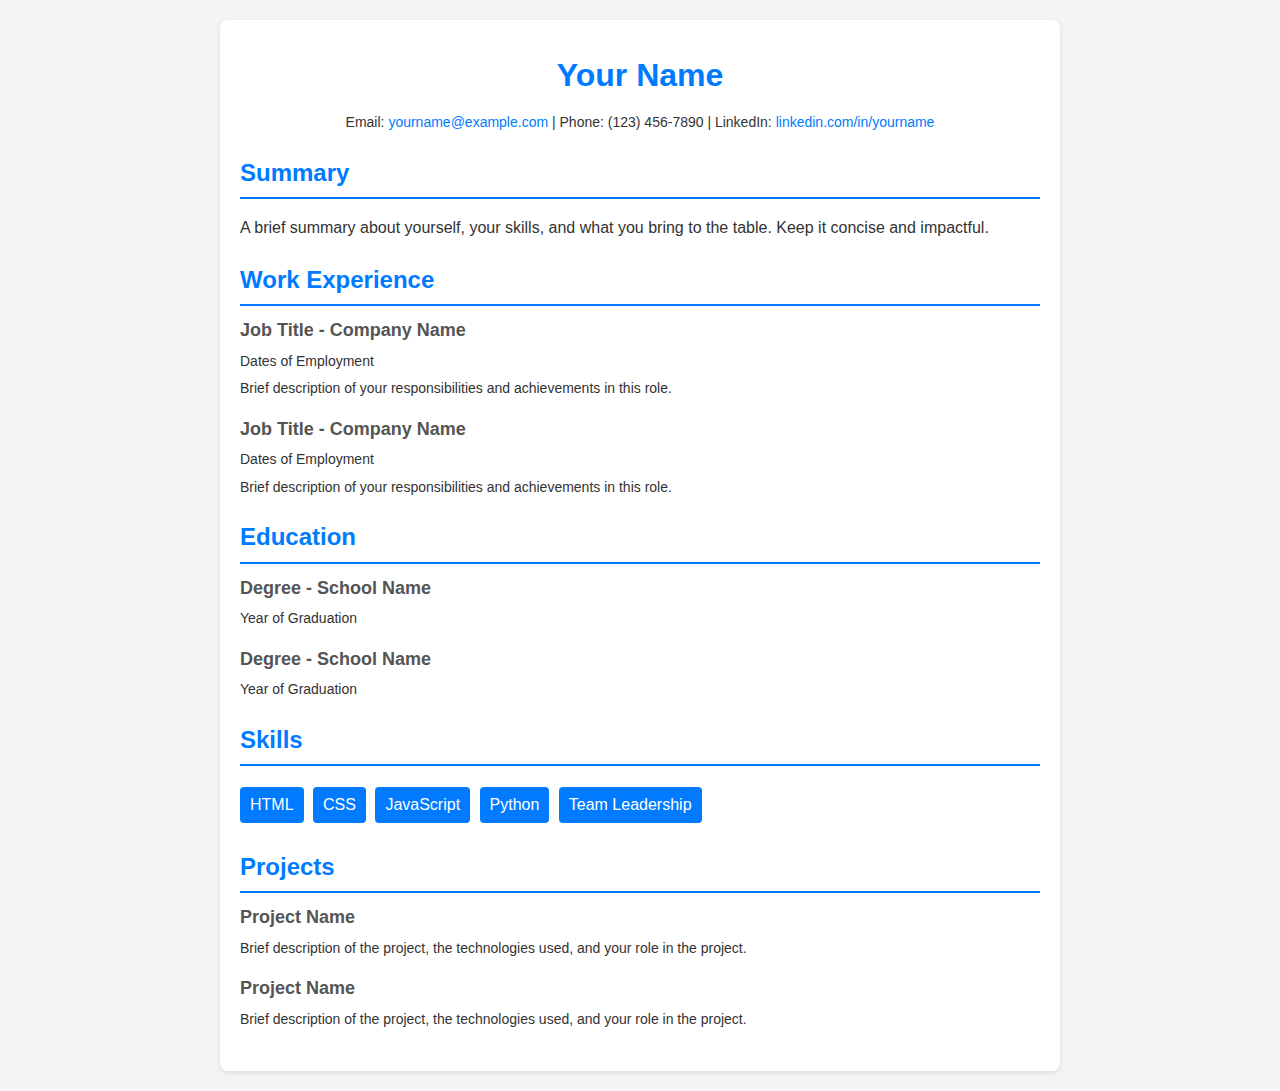
==== index.html @ e59e5892 "inital commit" ====
<!DOCTYPE html>
<html lang="en">
    <head>
        <meta charset="UTF-8" />
        <meta name="viewport" content="width=device-width, initial-scale=1.0" />
        <title>Resume Template</title>
    </head>

    <style>
        body {
            font-family: Arial, sans-serif;
            line-height: 1.6;
            margin: 0;
            padding: 0;
            color: #333;
            background-color: #f4f4f4;
        }
        .container {
            max-width: 800px;
            margin: 20px auto;
            padding: 20px;
            background: #fff;
            border-radius: 8px;
            box-shadow: 0 2px 5px rgba(0, 0, 0, 0.1);
        }
        h1,
        h2 {
            color: #007bff;
        }
        .header {
            text-align: center;
        }
        .header h1 {
            margin: 10px 0;
        }
        .contact {
            margin: 10px 0;
            font-size: 14px;
        }
        .contact a {
            color: #007bff;
            text-decoration: none;
        }
        .section {
            margin: 20px 0;
        }
        .section h2 {
            margin-bottom: 10px;
            border-bottom: 2px solid #007bff;
            padding-bottom: 5px;
        }
        .item {
            margin-bottom: 15px;
        }
        .item h3 {
            margin: 0;
            font-size: 18px;
            color: #555;
        }
        .item p {
            margin: 5px 0;
            font-size: 14px;
        }
        .skills ul {
            list-style: none;
            padding: 0;
        }
        .skills ul li {
            display: inline-block;
            background: #007bff;
            color: #fff;
            padding: 5px 10px;
            margin: 5px 5px 5px 0;
            border-radius: 4px;
        }
    </style>

    <body>
        <main class="container">
            <section class="header">
                <h1>Your Name</h1>
                <p class="contact">
                    Email:
                    <a href="mailto:yourname@example.com"
                        >yourname@example.com</a
                    >
                    | Phone: (123) 456-7890 | LinkedIn:
                    <a href="#">linkedin.com/in/yourname</a>
                </p>
            </section>
            <section class="section">
                <h2>Summary</h2>
                <p>
                    A brief summary about yourself, your skills, and what you
                    bring to the table. Keep it concise and impactful.
                </p>
            </section>
            <section class="section">
                <h2>Work Experience</h2>
                <div class="item">
                    <h3>Job Title - Company Name</h3>
                    <p>Dates of Employment</p>
                    <p>
                        Brief description of your responsibilities and
                        achievements in this role.
                    </p>
                </div>
                <div class="item">
                    <h3>Job Title - Company Name</h3>
                    <p>Dates of Employment</p>
                    <p>
                        Brief description of your responsibilities and
                        achievements in this role.
                    </p>
                </div>
            </section>
            <div class="section">
                <h2>Education</h2>
                <div class="item">
                    <h3>Degree - School Name</h3>
                    <p>Year of Graduation</p>
                </div>
                <div class="item">
                    <h3>Degree - School Name</h3>
                    <p>Year of Graduation</p>
                </div>
            </section>
            <section class="section">
                <h2>Skills</h2>
                <div class="skills">
                    <ul>
                        <li>HTML</li>
                        <li>CSS</li>
                        <li>JavaScript</li>
                        <li>Python</li>
                        <li>Team Leadership</li>
                    </ul>
                </div>
            </section>
            <section class="section">
                <h2>Projects</h2>
                <div class="item">
                    <h3>Project Name</h3>
                    <p>
                        Brief description of the project, the technologies used,
                        and your role in the project.
                    </p>
                </div>
                <div class="item">
                    <h3>Project Name</h3>
                    <p>
                        Brief description of the project, the technologies used,
                        and your role in the project.
                    </p>
                </div>
            </section>
        </main>
    </body>
</html>
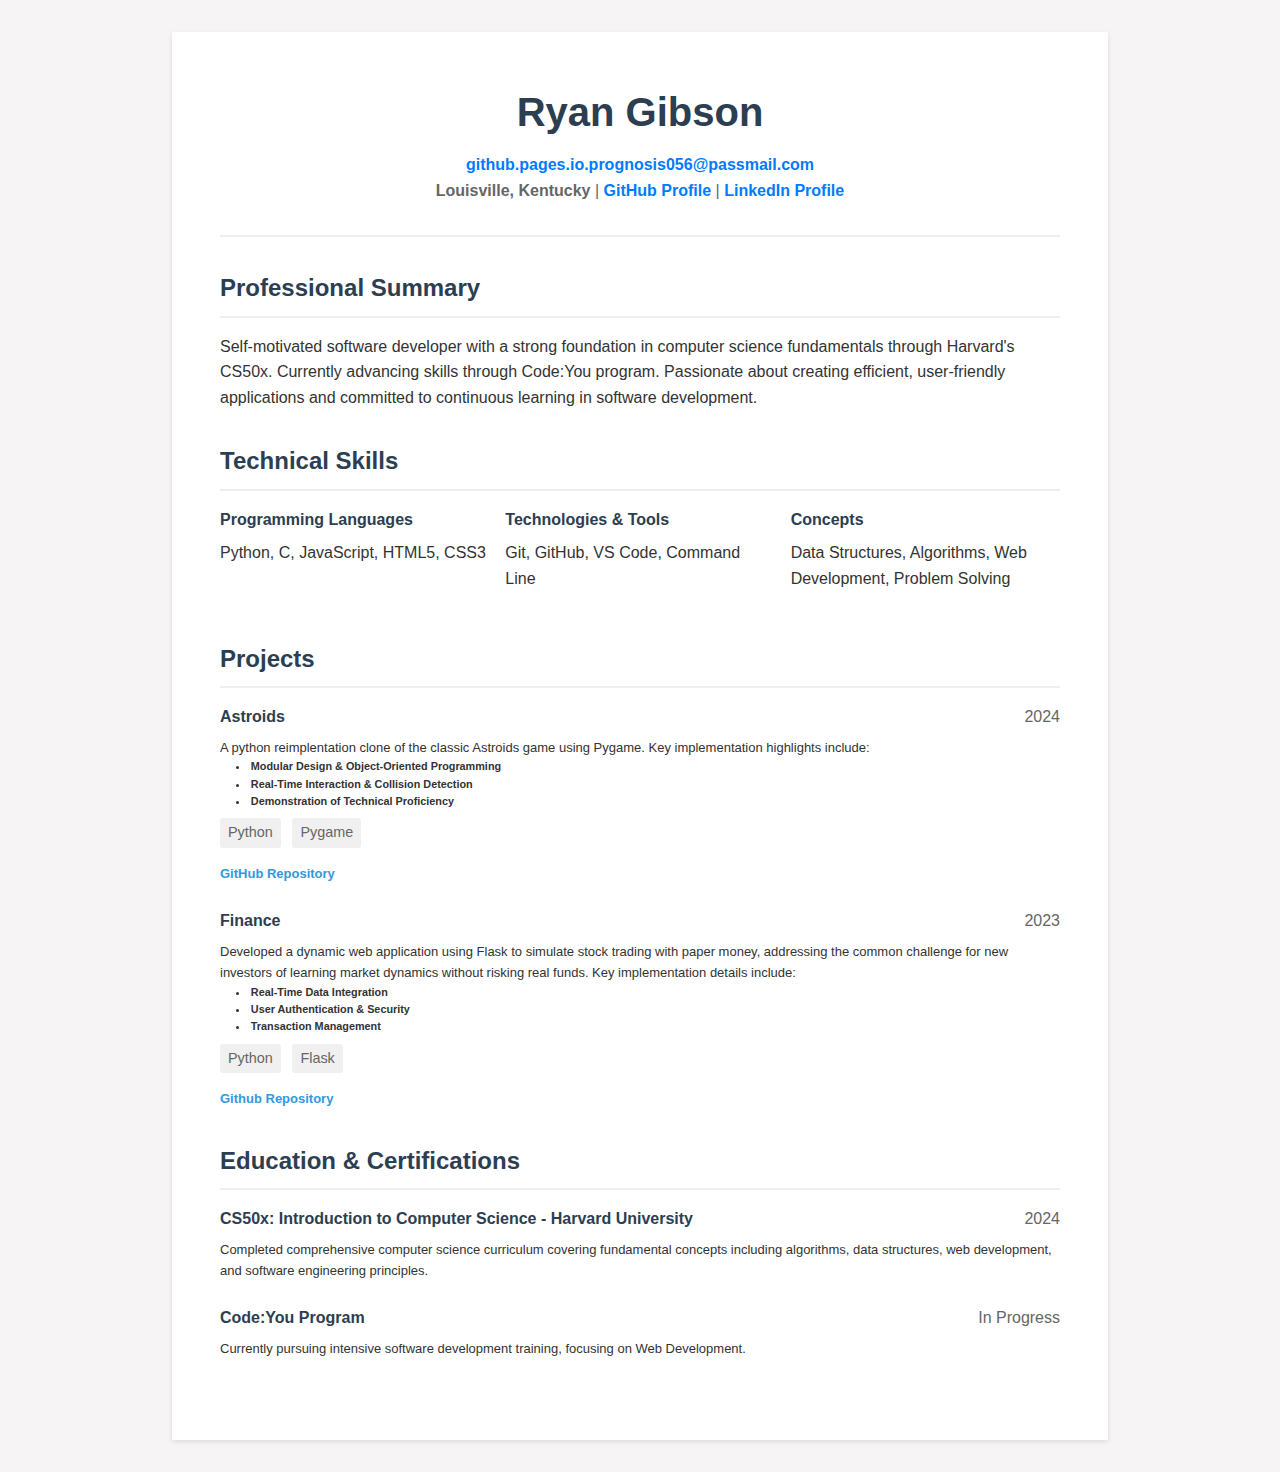
==== commit c8e404f4: "Updated index.html, changed/moved css into styles.css" ====
--- a/index.html
+++ b/index.html
@@ -1,160 +1,162 @@
 <!DOCTYPE html>
 <html lang="en">
-    <head>
-        <meta charset="UTF-8" />
-        <meta name="viewport" content="width=device-width, initial-scale=1.0" />
-        <title>Resume Template</title>
-    </head>
+  <head>
+    <meta charset="UTF-8" />
+    <meta name="viewport" content="width=device-width, initial-scale=1.0" />
+    <title>Software Developer Resume</title>
+    <link rel="stylesheet" href="styles.css" />
+  </head>
+  <body>
+    <main class="resume">
+      <!-- Header Section -->
+      <header class="header">
+        <h1>Ryan Gibson</h1>
+        <div class="contact-info">
+          <p>
+            <a href="mailto:github.pages.io.prognosis056@passmail.com"
+              >github.pages.io.prognosis056@passmail.com</a
+            >
+          </p>
+          <p>
+            <b>Louisville, Kentucky</b> |
+            <a href="https://github.com/rgibby818"><b>GitHub Profile</b></a> |
+            <b><a href="https://www.linkedin.com/in/ryan-gibson-8979252ab/">LinkedIn Profile</a></b>
+          </p>
+        </div>
+      </header>
 
-    <style>
-        body {
-            font-family: Arial, sans-serif;
-            line-height: 1.6;
-            margin: 0;
-            padding: 0;
-            color: #333;
-            background-color: #f4f4f4;
-        }
-        .container {
-            max-width: 800px;
-            margin: 20px auto;
-            padding: 20px;
-            background: #fff;
-            border-radius: 8px;
-            box-shadow: 0 2px 5px rgba(0, 0, 0, 0.1);
-        }
-        h1,
-        h2 {
-            color: #007bff;
-        }
-        .header {
-            text-align: center;
-        }
-        .header h1 {
-            margin: 10px 0;
-        }
-        .contact {
-            margin: 10px 0;
-            font-size: 14px;
-        }
-        .contact a {
-            color: #007bff;
-            text-decoration: none;
-        }
-        .section {
-            margin: 20px 0;
-        }
-        .section h2 {
-            margin-bottom: 10px;
-            border-bottom: 2px solid #007bff;
-            padding-bottom: 5px;
-        }
-        .item {
-            margin-bottom: 15px;
-        }
-        .item h3 {
-            margin: 0;
-            font-size: 18px;
-            color: #555;
-        }
-        .item p {
-            margin: 5px 0;
-            font-size: 14px;
-        }
-        .skills ul {
-            list-style: none;
-            padding: 0;
-        }
-        .skills ul li {
-            display: inline-block;
-            background: #007bff;
-            color: #fff;
-            padding: 5px 10px;
-            margin: 5px 5px 5px 0;
-            border-radius: 4px;
-        }
-    </style>
+      <!-- Summary Section -->
+      <section class="section">
+        <h2 class="section-title">Professional Summary</h2>
+        <p>
+          Self-motivated software developer with a strong foundation in computer
+          science fundamentals through Harvard's CS50x. Currently advancing
+          skills through Code:You program. Passionate about creating efficient,
+          user-friendly applications and committed to continuous learning in
+          software development.
+        </p>
+      </section>
 
-    <body>
-        <main class="container">
-            <section class="header">
-                <h1>Your Name</h1>
-                <p class="contact">
-                    Email:
-                    <a href="mailto:yourname@example.com"
-                        >yourname@example.com</a
-                    >
-                    | Phone: (123) 456-7890 | LinkedIn:
-                    <a href="#">linkedin.com/in/yourname</a>
-                </p>
-            </section>
-            <section class="section">
-                <h2>Summary</h2>
-                <p>
-                    A brief summary about yourself, your skills, and what you
-                    bring to the table. Keep it concise and impactful.
-                </p>
-            </section>
-            <section class="section">
-                <h2>Work Experience</h2>
-                <div class="item">
-                    <h3>Job Title - Company Name</h3>
-                    <p>Dates of Employment</p>
-                    <p>
-                        Brief description of your responsibilities and
-                        achievements in this role.
-                    </p>
-                </div>
-                <div class="item">
-                    <h3>Job Title - Company Name</h3>
-                    <p>Dates of Employment</p>
-                    <p>
-                        Brief description of your responsibilities and
-                        achievements in this role.
-                    </p>
-                </div>
-            </section>
-            <div class="section">
-                <h2>Education</h2>
-                <div class="item">
-                    <h3>Degree - School Name</h3>
-                    <p>Year of Graduation</p>
-                </div>
-                <div class="item">
-                    <h3>Degree - School Name</h3>
-                    <p>Year of Graduation</p>
-                </div>
-            </section>
-            <section class="section">
-                <h2>Skills</h2>
-                <div class="skills">
-                    <ul>
-                        <li>HTML</li>
-                        <li>CSS</li>
-                        <li>JavaScript</li>
-                        <li>Python</li>
-                        <li>Team Leadership</li>
-                    </ul>
-                </div>
-            </section>
-            <section class="section">
-                <h2>Projects</h2>
-                <div class="item">
-                    <h3>Project Name</h3>
-                    <p>
-                        Brief description of the project, the technologies used,
-                        and your role in the project.
-                    </p>
-                </div>
-                <div class="item">
-                    <h3>Project Name</h3>
-                    <p>
-                        Brief description of the project, the technologies used,
-                        and your role in the project.
-                    </p>
-                </div>
-            </section>
-        </main>
-    </body>
+      <!-- Technical Skills Section - Moved up to emphasize capabilities -->
+      <section class="section">
+        <h2 class="section-title">Technical Skills</h2>
+        <div class="skills-grid">
+          <div class="skill-category">
+            <h4>Programming Languages</h4>
+            <p>Python, C, JavaScript, HTML5, CSS3</p>
+          </div>
+          <div class="skill-category">
+            <h4>Technologies & Tools</h4>
+            <p>Git, GitHub, VS Code, Command Line</p>
+          </div>
+          <div class="skill-category">
+            <h4>Concepts</h4>
+            <p>Data Structures, Algorithms, Web Development, Problem Solving</p>
+          </div>
+        </div>
+      </section>
+
+      <!-- Projects Section -->
+      <section class="section">
+        <h2 class="section-title">Projects</h2>
+
+        <article class="entry">
+          <div class="entry-header">
+            <span class="entry-title">Astroids</span>
+            <span class="entry-date">2024</span>
+          </div>
+          <div class="entry-description">
+            <p>
+              A python reimplentation clone of the classic Astroids game using
+              Pygame. Key implementation highlights include:
+            </p>
+            <ul class="entry-list">
+              <li class="entry-list-item">
+                Modular Design & Object-Oriented Programming
+              </li>
+              <li class="entry-list-item">
+                Real-Time Interaction & Collision Detection
+              </li>
+              <li class="entry-list-item">
+                Demonstration of Technical Proficiency
+              </li>
+            </ul>
+            <div class="tech-tags">
+              <span class="tech-tag">Python</span>
+              <span class="tech-tag">Pygame</span>
+            </div>
+            <div class="project-links">
+              <a href="https://github.com/rgibby818/Astroids"
+                >GitHub Repository</a
+              >
+            </div>
+          </div>
+        </article>
+
+        <article class="entry">
+          <div class="entry-header">
+            <span class="entry-title">Finance</span>
+            <span class="entry-date">2023</span>
+          </div>
+          <div class="entry-description">
+            <p>
+              Developed a dynamic web application using Flask to simulate stock
+              trading with paper money, addressing the common challenge for new
+              investors of learning market dynamics without risking real funds.
+              Key implementation details include:
+            </p>
+            <ul class="entry-list">
+              <li class="entry-list-item">Real-Time Data Integration</li>
+              <li class="entry-list-item">User Authentication & Security</li>
+              <li class="entry-list-item">Transaction Management</li>
+            </ul>
+            <div class="tech-tags">
+              <span class="tech-tag">Python</span>
+              <span class="tech-tag">Flask</span>
+            </div>
+            <div class="project-links">
+              <a href="https://github.com/rgibby818/finance"
+                >Github Repository</a
+              >
+            </div>
+          </div>
+        </article>
+      </section>
+
+      <!-- Education & Certifications Section -->
+      <section class="section">
+        <h2 class="section-title">Education & Certifications</h2>
+
+        <div class="entry">
+          <div class="entry-header">
+            <span class="entry-title"
+              >CS50x: Introduction to Computer Science - Harvard
+              University</span
+            >
+            <span class="entry-date">2024</span>
+          </div>
+          <div class="entry-description">
+            <p>
+              Completed comprehensive computer science curriculum covering
+              fundamental concepts including algorithms, data structures, web
+              development, and software engineering principles.
+            </p>
+          </div>
+        </div>
+
+        <div class="entry">
+          <div class="entry-header">
+            <span class="entry-title">Code:You Program</span>
+            <span class="entry-date">In Progress</span>
+          </div>
+          <div class="entry-description">
+            <p>
+              Currently pursuing intensive software development training,
+              focusing on Web Development.
+            </p>
+          </div>
+        </div>
+      </section>
+    </main>
+  </body>
 </html>
-
--- a/styles.css
+++ b/styles.css
@@ -0,0 +1,176 @@
+/* Reset and base styles */
+* {
+  margin: 0;
+  padding: 0;
+  box-sizing: border-box;
+}
+
+body {
+  font-family: "Arial", sans-serif;
+  line-height: 1.6;
+  color: #333;
+  max-width: 1000px;
+  margin: 0 auto;
+  padding: 2rem;
+  background: #f6f4f4;
+}
+
+/* Main resume container */
+.resume {
+  background: white;
+  box-shadow: 0 2px 5px rgba(0, 0, 0, 0.1);
+  padding: 3rem;
+}
+
+/* Header section */
+.header {
+  text-align: center;
+  margin-bottom: 2rem;
+  padding-bottom: 2rem;
+  border-bottom: 2px solid #eee;
+}
+
+.header h1 {
+  font-size: 2.5rem;
+  color: #2c3e50;
+  margin-bottom: 0.5rem;
+}
+
+.contact-info {
+  color: #666;
+}
+
+/* Section styling */
+.section {
+  margin-bottom: 2rem;
+}
+
+.section-title {
+  font-size: 1.5rem;
+  color: #2c3e50;
+  margin-bottom: 1rem;
+  padding-bottom: 0.5rem;
+  border-bottom: 2px solid #eee;
+}
+
+/* Project and Education entries */
+.entry {
+  margin-bottom: 1.5rem;
+}
+
+.entry-header {
+  display: flex;
+  justify-content: space-between;
+  margin-bottom: 0.5rem;
+}
+
+.entry-title {
+  font-weight: bold;
+  color: #2c3e50;
+}
+
+.entry-date {
+  color: #666;
+}
+
+.entry-description {
+  margin-top: 0.5rem;
+  font-size: small;
+}
+
+.entry-list {
+    list-style: inside;
+    margin-left: 1rem;
+}
+
+.entry-list-item {
+    font-size: smaller;
+    font-weight:900;
+}
+
+/* Technical Skills section */
+.skills-grid {
+  display: grid;
+  grid-template-columns: repeat(auto-fit, minmax(200px, 1fr));
+  gap: 1rem;
+}
+
+.skill-category {
+  margin-bottom: 1rem;
+}
+
+.skill-category h4 {
+  color: #2c3e50;
+  margin-bottom: 0.5rem;
+}
+
+/* Project links */
+.project-links {
+  margin-top: 0.5rem;
+}
+
+.project-links a {
+  color: #3498db;
+  text-decoration: none;
+  margin-right: 1rem;
+}
+
+.project-links a:hover {
+  text-decoration: underline;
+}
+
+/* Technologies used tags */
+.tech-tags {
+  margin-top: 0.5rem;
+}
+
+.tech-tag {
+  display: inline-block;
+  background: #f0f0f0;
+  padding: 0.2rem 0.5rem;
+  border-radius: 3px;
+  margin-right: 0.5rem;
+  margin-bottom: 0.5rem;
+  font-size: 0.9rem;
+  color: #666;
+}
+
+/* Responsive design */
+@media (max-width: 768px) {
+  body {
+    padding: 1rem;
+  }
+
+  .resume {
+    padding: 1.5rem;
+  }
+
+  .entry-header {
+    flex-direction: column;
+  }
+
+  .skills-grid {
+    grid-template-columns: 1fr;
+  }
+}
+
+a {
+  color: #007bff; 
+  text-decoration: none; 
+  font-weight: 600;
+  transition: color 0.3s ease, text-shadow 0.3s ease;
+}
+
+a:hover {
+  color: #0056b3; 
+  text-shadow: 0 0 10px rgba(0, 123, 255, 0.5);
+}
+
+a:active {
+  color: #003f7f; 
+}
+
+a:focus {
+  outline: 2px solid rgba(0, 123, 255, 0.5);
+  border-radius: 4px;
+}
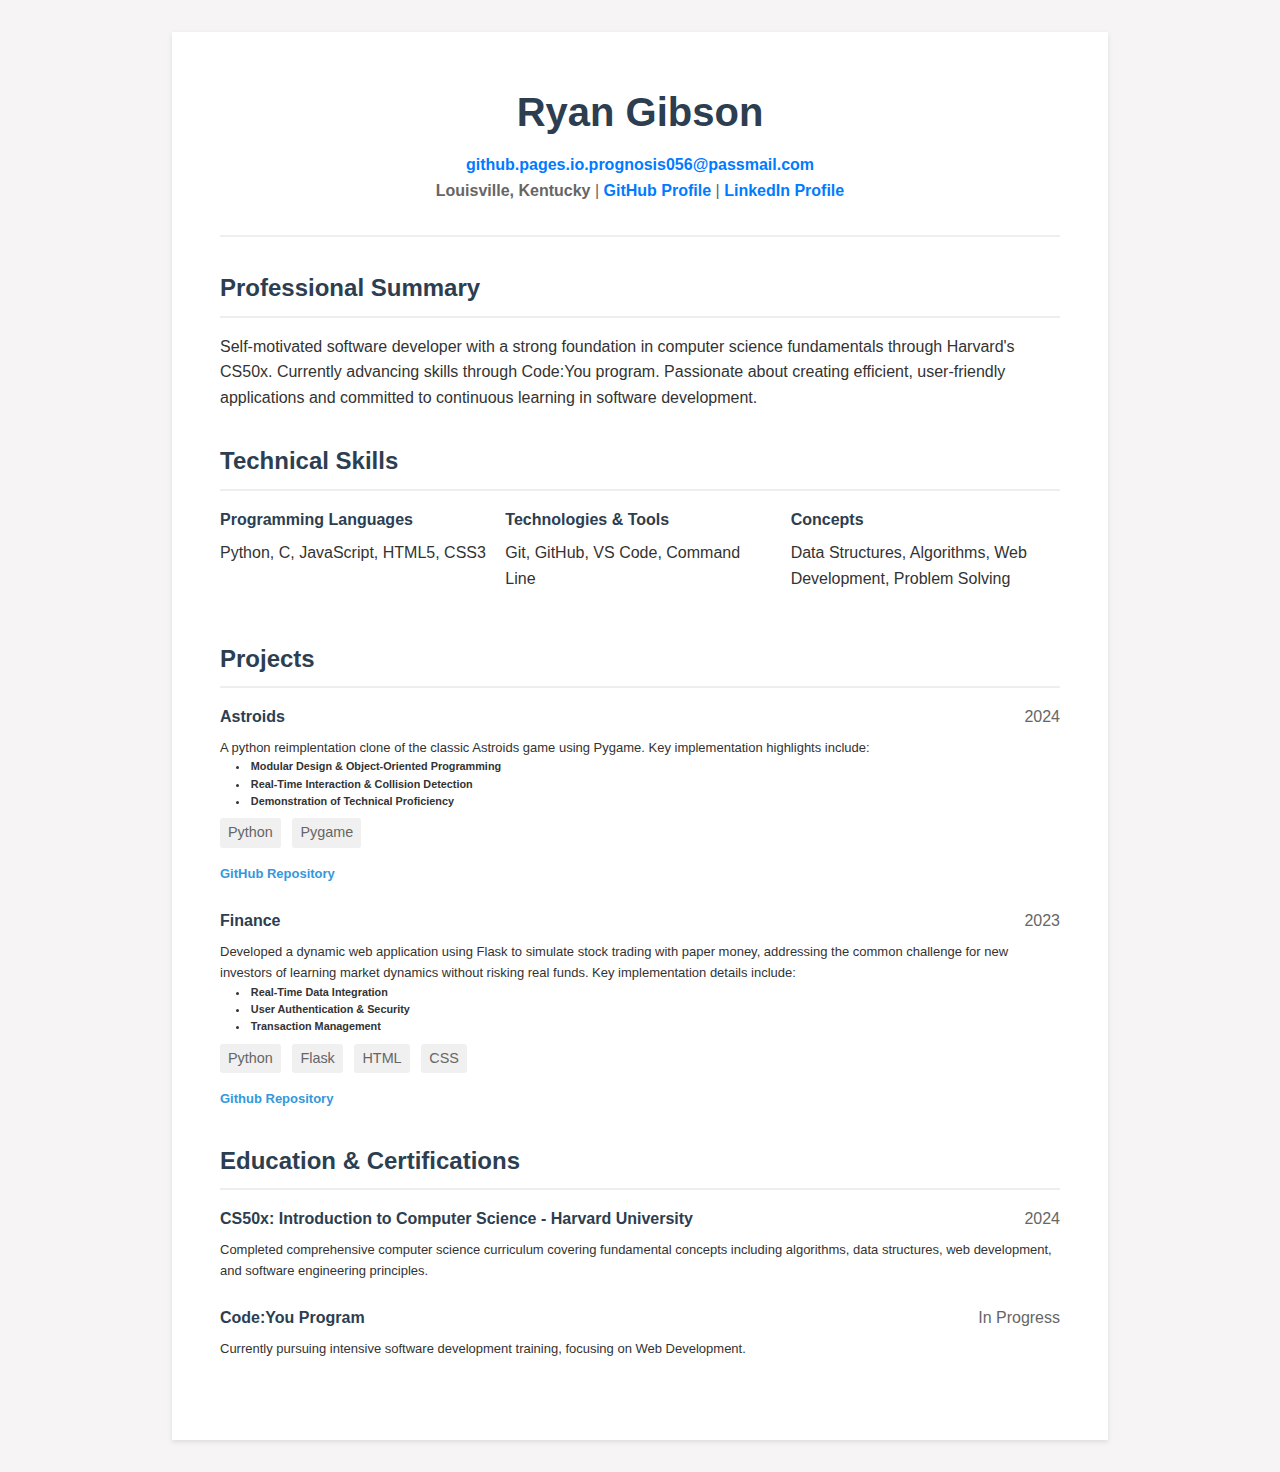
==== commit 74125b39: "Updated Projects tech tags" ====
--- a/index.html
+++ b/index.html
@@ -20,7 +20,11 @@
           <p>
             <b>Louisville, Kentucky</b> |
             <a href="https://github.com/rgibby818"><b>GitHub Profile</b></a> |
-            <b><a href="https://www.linkedin.com/in/ryan-gibson-8979252ab/">LinkedIn Profile</a></b>
+            <b
+              ><a href="https://www.linkedin.com/in/ryan-gibson-8979252ab/"
+                >LinkedIn Profile</a
+              ></b
+            >
           </p>
         </div>
       </header>
@@ -113,6 +117,8 @@
             <div class="tech-tags">
               <span class="tech-tag">Python</span>
               <span class="tech-tag">Flask</span>
+              <span class="tech-tag">HTML</span>
+              <span class="tech-tag">CSS</span>
             </div>
             <div class="project-links">
               <a href="https://github.com/rgibby818/finance"
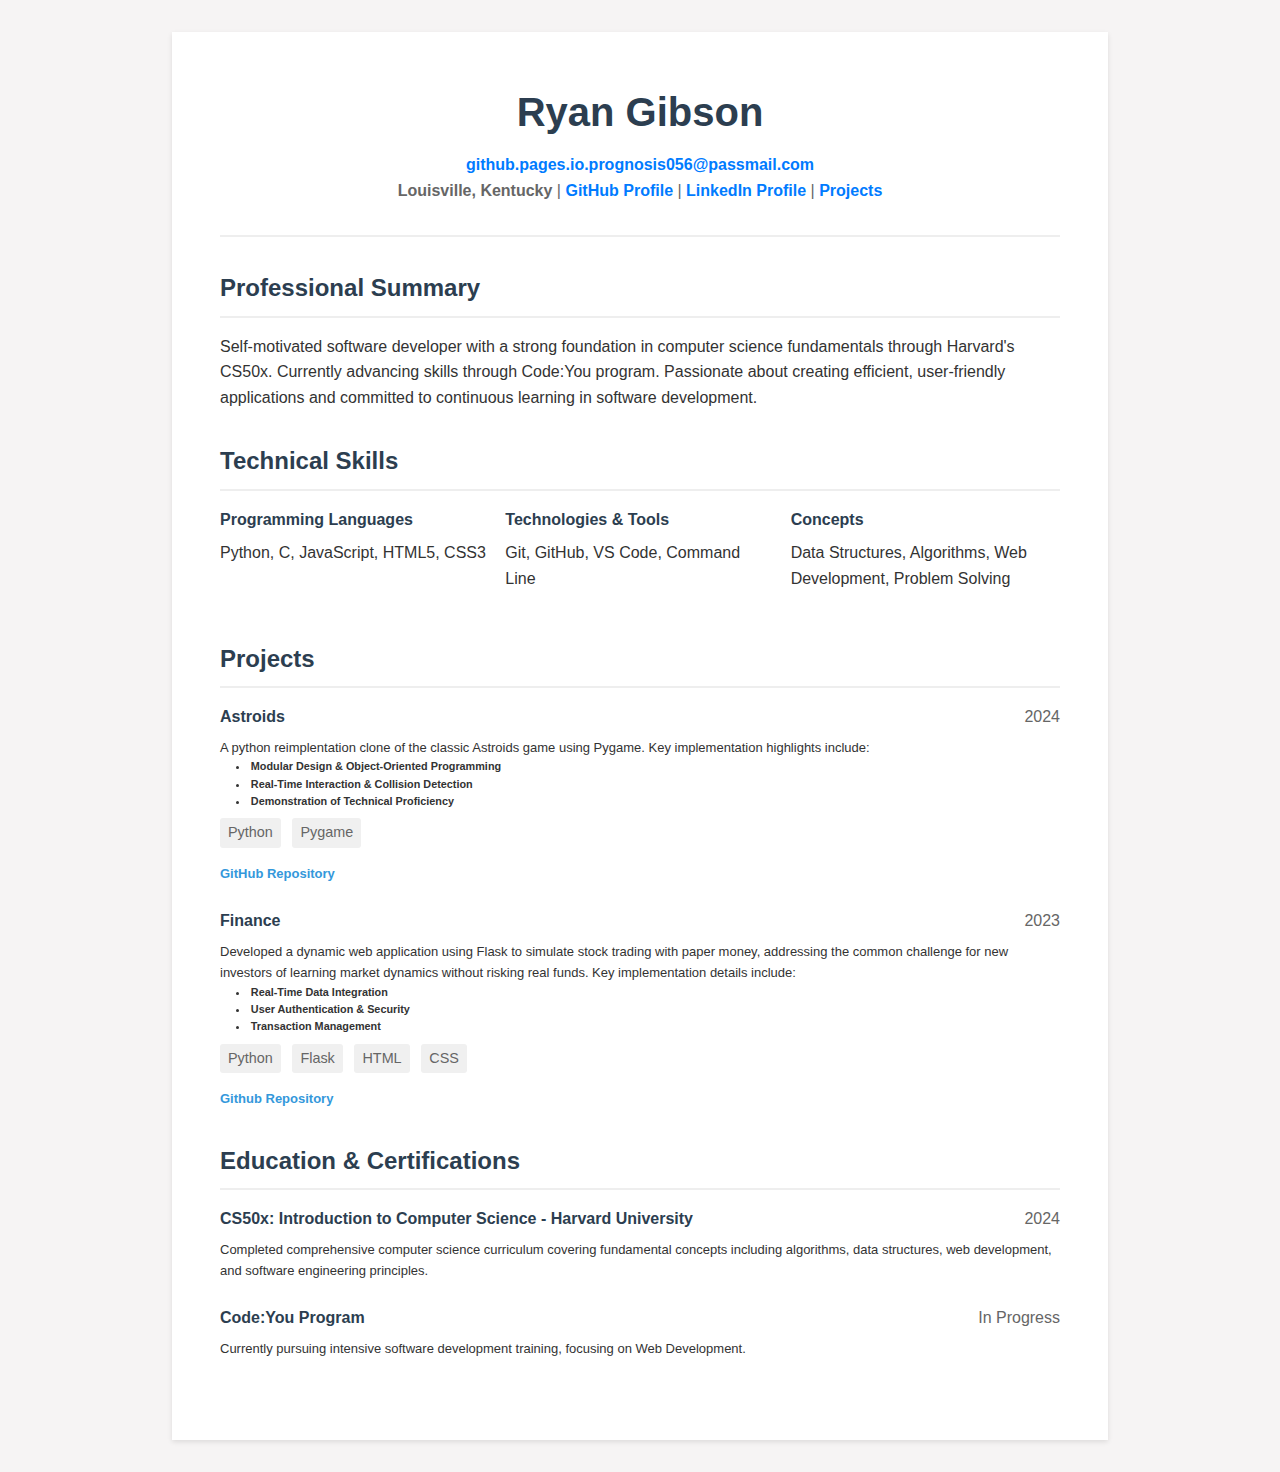
==== commit 46b53c61: "added projects.html, rewoked index to link to projects.html, added styles for images and projects la" ====
--- a/index.html
+++ b/index.html
@@ -25,6 +25,7 @@
                 >LinkedIn Profile</a
               ></b
             >
+            | <a href="projects.html">Projects</a>
           </p>
         </div>
       </header>
--- a/styles.css
+++ b/styles.css
@@ -53,6 +53,18 @@
   border-bottom: 2px solid #eee;
 }
 
+img {
+  object-fit: fill;
+  height: 200px;
+  width: 400px;
+}
+@media (max-width: 450px) {
+  img {
+    height: 150px;
+    width: 300px;
+  }
+}
+
 /* Project and Education entries */
 .entry {
   margin-bottom: 1.5rem;
@@ -82,10 +94,30 @@
     list-style: inside;
     margin-left: 1rem;
 }
+.entry-list-project {
+  display: flex;
+  justify-content: center;
+  align-items: center;
+}
 
 .entry-list-item {
     font-size: smaller;
     font-weight:900;
+}
+
+.entry-project-item {
+  list-style: none;
+  margin: 5px;
+}
+.entry-project-item:nth-child(2) {
+  margin-left: 1rem;
+}
+
+@media (max-width: 900px) {
+  .entry-list-project {
+    flex-direction: column;
+    margin: 0;
+  }
 }
 
 /* Technical Skills section */
